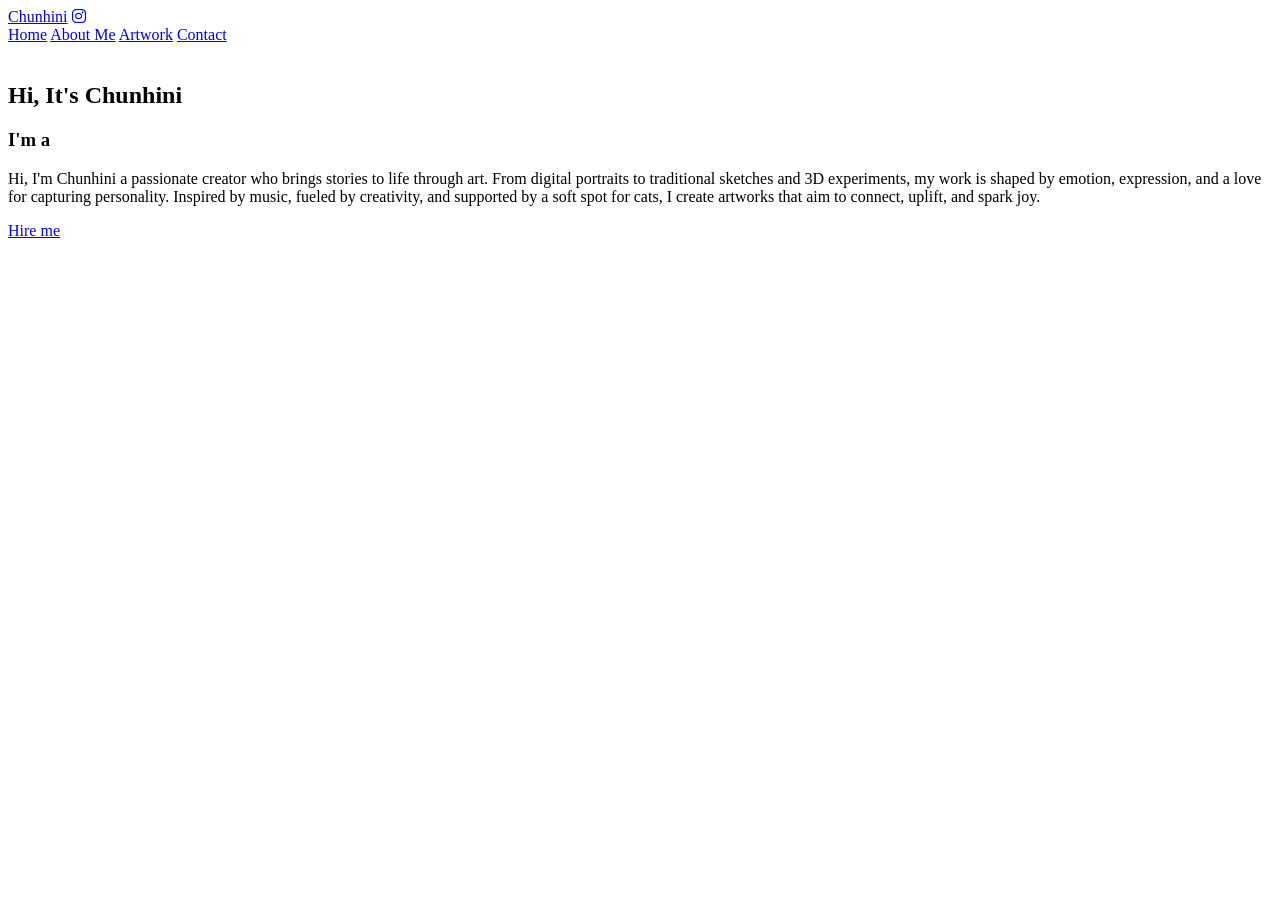
==== index.html @ 1151ecdf "Add files via upload" ====
<!DOCTYPE html>
<html lang="en">
    
<head>
    <meta charset="UTF-8">
    <meta name="viewport" content="width=device-width, initial-scale=1.0">
    <link rel="stylesheet" href="https://cdnjs.cloudflare.com/ajax/libs/font-awesome/6.5.2/css/all.min.css">
    <link rel="stylesheet" href="styles.css">
    <title>Portfolio Website</title>
</head>
<body class="fade-in">
    <header>
        <a href="#" class="logo">Chunhini</a>
<a href="https://www.instagram.com/chunhini/" class="big-ig" target="_blank">
    <i class="fa-brands fa-instagram"></i>
</a>

        <nav>
            <a href="index.html" class="active">Home</a>
            <a href="about.html">About Me</a>
            <a href="gallery.html">Artwork</a>
            <a href="contact.html" >Contact</a>
        </nav>
    </header>
    <section class="home">
        <div class="home-img">
            <img src="images/profilePic.jpg" alt="">
        </div>
        <div class="home-content">
            <h1>Hi, It's <span>Chunhini</span></h1>
            <h3 class="typing-text">I'm a <span></span></h3>
            <p>Hi, I'm Chunhini  a passionate creator who brings stories to life through art.
From digital portraits to traditional sketches and 3D experiments, my work is shaped by emotion, expression, and a love for capturing personality. Inspired by music, fueled by creativity, and supported by a soft spot for cats, I create artworks that aim to connect, uplift, and spark joy.
</p>
           
            <a href="https://www.instagram.com/chunhini/" class="btn">Hire me</a>
        </div>
    </section>
    <script src="app.js"></script>

</body>
</html>
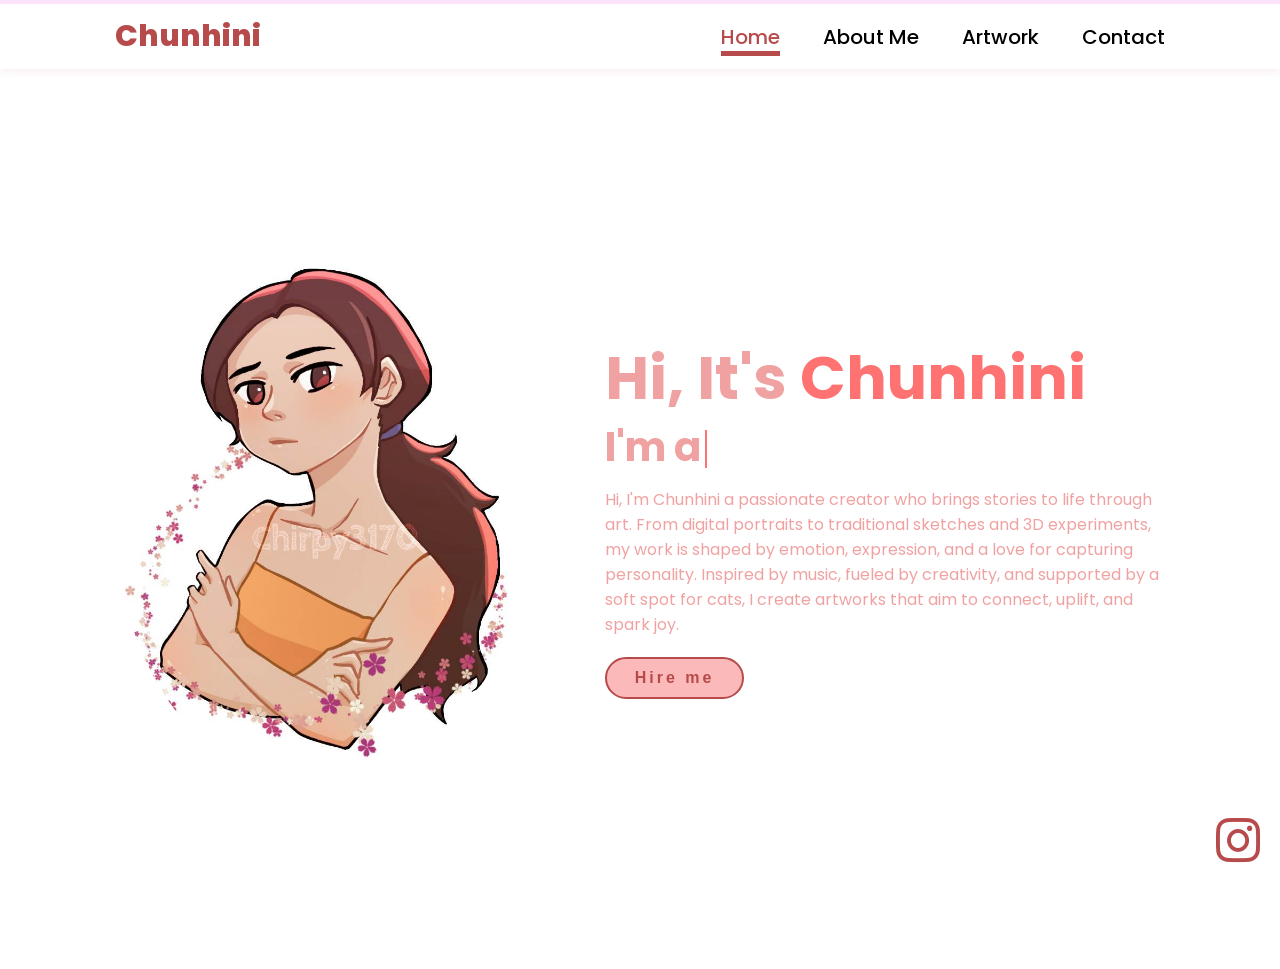
==== commit 83987a36: "Update index.html" ====
--- a/index.html
+++ b/index.html
@@ -11,15 +11,16 @@
 <body class="fade-in">
     <header>
         <a href="#" class="logo">Chunhini</a>
-<a href="https://www.instagram.com/chunhini/" class="big-ig" target="_blank">
-    <i class="fa-brands fa-instagram"></i>
-</a>
-
+        <div class="hamburger">
+            <span></span>
+            <span></span>
+            <span></span>
+        </div>
         <nav>
             <a href="index.html" class="active">Home</a>
             <a href="about.html">About Me</a>
             <a href="gallery.html">Artwork</a>
-            <a href="contact.html" >Contact</a>
+            <a href="contact.html">Contact</a>
         </nav>
     </header>
     <section class="home">
@@ -28,7 +29,7 @@
         </div>
         <div class="home-content">
             <h1>Hi, It's <span>Chunhini</span></h1>
-            <h3 class="typing-text">I'm a <span></span></h3>
+            <h3>I'm a <span class="typing-text"></span></h3>
             <p>Hi, I'm Chunhini  a passionate creator who brings stories to life through art.
 From digital portraits to traditional sketches and 3D experiments, my work is shaped by emotion, expression, and a love for capturing personality. Inspired by music, fueled by creativity, and supported by a soft spot for cats, I create artworks that aim to connect, uplift, and spark joy.
 </p>
@@ -36,6 +37,12 @@
             <a href="https://www.instagram.com/chunhini/" class="btn">Hire me</a>
         </div>
     </section>
+
+    <!-- Floating Instagram Icon -->
+    <a href="https://www.instagram.com/chunhini/" class="big-ig" target="_blank">
+        <i class="fa-brands fa-instagram"></i>
+    </a>
+
     <script src="app.js"></script>
 
 </body>
--- a/styles.css
+++ b/styles.css
@@ -0,0 +1,464 @@
+@import url('https://fonts.googleapis.com/css2?family=Poppins:wght@100;200;300;400;500;600&display=swap');
+
+html {
+  --s: 109px;
+  --c1: #fff2f2;
+  --c2: #fce3fb;
+
+  --_g:
+     var(--c1) 0% 5%, var(--c2) 6% 15%, var(--c1) 16% 25%, var(--c2) 26% 35%,
+     var(--c1) 36% 45%, var(--c2) 46% 55%, var(--c1) 56% 65%, var(--c2) 66% 75%,
+     var(--c1) 76% 85%, var(--c2) 86% 95%, #0000 96%;
+
+  background:
+    radial-gradient(50% 50% at 100% 0, var(--_g)),
+    radial-gradient(50% 50% at 0 100%, var(--_g)),
+    radial-gradient(50% 50%, var(--c1)),
+    radial-gradient(50% 50%, var(--c1)) calc(var(--s)/2) calc(var(--s)/2),
+    var(--c1);
+
+  background-size: var(--s) var(--s);
+}
+
+*{
+    margin: 0;
+    padding: 0;
+    box-sizing: border-box;
+    text-decoration: none;
+    border: none;
+    outline: none;
+    font-family: 'Poppins', sans-serif;
+}
+
+html{
+    font-size: 62.5%;
+}
+
+body{
+    width: 100%;
+    height: 100vh;
+    overflow-x: hidden;
+    background: inherit;
+    color: rgb(240, 162, 162);
+    /* Prevent flash before JS fade-in loads */
+    opacity: 0;
+}
+
+.fade-in {
+    animation: fadeInPage 1.2s ease-in-out forwards;
+}
+
+@keyframes fadeInPage {
+    from { opacity: 0; }
+    to   { opacity: 1; }
+}
+
+.fade-out {
+    animation: fadeOutPage 0.6s ease-in-out forwards;
+}
+
+@keyframes fadeOutPage {
+    from { opacity: 1; }
+    to   { opacity: 0; }
+}
+
+header{
+    position: sticky;
+    top: 0;
+    width: 100%;
+    padding: 1rem 9%;
+    background-color: rgba(255, 255, 255, 0.95);
+    box-shadow: 0 2px 8px rgba(183, 75, 75, 0.1);
+    border-top: 4px solid #fce3fb;
+    display: flex;
+    justify-content: space-between;
+    align-items: center;
+    z-index: 100;
+}
+
+.logo{
+    font-size: 3rem;
+    color: #b74b4b;
+    font-weight: 800;
+    cursor: pointer;
+    transition: 0.5s ease;
+}
+
+.logo:hover{
+    transform: scale(1.1);
+}
+
+nav a{
+    font-size: 2rem;
+    color: rgb(0, 0, 0);
+    margin-left: 4rem;
+    font-weight: 500;
+    transition: 0.3s ease;
+    border-bottom: 3px solid transparent;
+}
+
+nav a:hover,
+nav a.active{
+    color: #b74b4b;
+    border-bottom: 5px solid #b74b4b;
+}
+
+.hamburger{
+    display: none;
+    flex-direction: column;
+    cursor: pointer;
+}
+
+.hamburger span{
+    width: 25px;
+    height: 3px;
+    background-color: #b74b4b;
+    margin: 5px 0;
+    border-radius: 3px;
+    transition: 0.3s ease;
+}
+
+@media(max-width:995px){
+    header{
+        padding: 1rem 4%;
+    }
+
+    .logo{
+        font-size: 2rem;
+    }
+
+    .big-ig{
+        font-size: 1.5rem;
+    }
+
+    .hamburger{
+        display: flex;
+    }
+
+    nav{
+        position: absolute;
+        display: none;
+        top: 0;
+        right: 0;
+        width: 80%;
+        max-width: 300px;
+        height: 100vh;
+        background: linear-gradient(135deg, #fff2f2 0%, #fce3fb 100%);
+        border-left: 3px solid #fce3fb;
+        padding: 8rem 2rem 2rem 2rem;
+        flex-direction: column;
+        gap: 2rem;
+    }
+
+    nav.active{
+        display: flex;
+    }
+
+    nav a{
+        display: block;
+        font-size: 1.8rem;
+        margin: 0;
+        color: #333;
+        padding: 1rem 1.5rem;
+        border-radius: 0.5rem;
+        border-bottom: none;
+        border-left: 3px solid transparent;
+        transition: 0.3s ease;
+    }
+
+    nav a:hover,
+    nav a.active{
+        background-color: rgba(183, 75, 75, 0.1);
+        color: #b74b4b;
+        border-left: 3px solid #b74b4b;
+        border-bottom: none;
+    }
+
+    .hamburger.active span:nth-child(1){
+        transform: rotate(45deg) translate(10px, 10px);
+    }
+
+    .hamburger.active span:nth-child(2){
+        opacity: 0;
+    }
+
+    .hamburger.active span:nth-child(3){
+        transform: rotate(-45deg) translate(8px, -8px);
+    }
+
+    section{
+        padding: 2rem 4% 2rem;
+    }
+
+    .home{
+        flex-direction: column;
+        gap: 2rem;
+    }
+
+    .home-img img{
+        width: 60vw;
+    }
+
+    .home-content h1{
+        font-size: 2.5rem;
+    }
+
+    .home-content h3{
+        font-size: 1.8rem;
+    }
+
+    .home-content p{
+        font-size: 1.2rem;
+    }
+}
+
+section{
+    min-height: 100vh;
+    padding: 5rem 9% 5rem;
+}
+
+.home{
+    display: flex;
+    justify-content: center;
+    align-items: center;
+    gap: 8rem;
+    background-color: rgb(255, 255, 255);
+    height: 100vh;
+    overflow: hidden;
+}
+
+.home .home-content h1{
+    font-size: 6rem;
+    font-weight: 700;
+    line-height: 1.3;
+}
+
+span{
+    color: #ff7272;
+}
+
+.home-content h3{
+    font-size: 4rem;
+    margin-bottom: 1rem;
+    font-weight: 700;
+}
+
+.home-content p{
+    font-size: 1.6rem;
+}
+
+.typing-text{
+    position: relative;
+    display: inline;
+    color: #ff7272;
+    border-right: 2px solid #ff7272;
+    padding-right: 4px;
+}
+
+@keyframes blink{
+    0%, 49%{
+        opacity: 1;
+    }
+    50%, 100%{
+        opacity: 0;
+    }
+}
+
+.home-img{
+    border-radius: 50%;
+}
+
+.home-img img{
+    position: relative;
+    width: 32vw;
+    border-radius: 50%;
+    box-shadow: 0 0 25px solid #b74b4b;
+    cursor: pointer;
+    transition: 0.2s linear;
+}
+
+.home-img img:hover{
+    transform: scale(1.05);
+}
+
+.social-icons a{
+    display: inline-flex;
+    justify-content: center;
+    align-items: center;
+    width: 4rem;
+    height: 4rem;
+    background-color: transparent;
+    border: 0.2rem solid #b74b4b;
+    font-size: 2rem;
+    border-radius: 50%;
+    margin: 3rem 1.5rem 3rem 0;
+    transition: 0.3s ease;
+    color: #b74b4b;
+}
+
+.social-icons a:hover{
+    color: black;
+    transform: scale(1.3) translateY(-5px);
+    background-color: #b74b4b;
+    box-shadow: 0  0 25px #b74b4b;
+}
+
+.btn{
+     margin-top: 2rem;
+    display: inline-block;
+    padding: 1rem 2.8rem;
+    background-color: rgb(252, 185, 185);
+    border-radius: 4rem;
+    font-size: 1.6rem;
+    color: #b74b4b;
+    letter-spacing: 0.3rem;
+    font-weight: 600;
+    border: 2px solid #b74b4b;
+    transition: 0.3s ease;
+    cursor: pointer;
+}
+
+.btn:hover{
+    transform: scale3d(1.03);
+    background-color: #b74b4b;
+    color: rgb(255, 231, 231);
+    box-shadow: 0 0 25px #b74b4b;
+}
+
+.typing-text{
+    font-size: 34px;
+    font-weight: 600;
+    min-width: 280px;
+}
+
+.typing-text span{
+    position: relative;
+    display: inline-block;
+}
+
+.typing-text span::before{
+    content: "Digital Artist";
+    color: #b74b4b;
+    animation: words 20s infinite;
+}
+
+.typing-text span::after{
+    content: "";
+    background-color: rgb(255, 255, 255);
+    position: absolute;
+    width: calc(100% + 8px);
+    height: 100%;
+    border-left: 3px solid #ffffff;
+    right: -8;
+    animation: cursor 0.6s infinite;
+}
+
+@keyframes cursor{
+    to{
+        border-left: 3px solid #b74b4b;
+    }
+}
+
+@keyframes words{
+    0%, 20%{
+        content: "Digital Artist";
+    }
+    21%, 40%{
+        content: "Musician";
+    }
+    41%, 60%{
+        content: "Traditional Artist";
+    }
+    61%, 80%{
+        content: "Photographer";
+    }
+    81%, 100%{
+        content: "Cat Lover";
+    }
+}
+
+@media (max-width: 1000px){
+    .home{
+        gap: 4rem;
+    }
+}
+
+@media(max-width:995px){
+    .home{
+        flex-direction: column;
+        margin: 5rem 4rem;
+    }
+
+    .home .home-content h3{
+        font-size: 2.5rem;
+    }
+
+    .home-content h1{
+        font-size: 5rem;
+    }
+
+    .home-img img{
+        width: 70vw;
+        margin-top: 4rem;
+    }
+}
+.big-ig {
+    position: fixed;
+    right: 2rem;
+    bottom: 2rem;
+    font-size: 5rem;
+    color: #b74b4b;
+    z-index: 200;
+    transition: 0.3s ease;
+}
+
+/* Connect Page */
+.contact-section {
+    display: flex;
+    justify-content: center;
+    align-items: center;
+    height: 100vh;
+    overflow: hidden;
+    background-color: white;
+    padding-top: 10rem;
+}
+
+.contact-container {
+    max-width: 600px;
+    text-align: center;
+}
+
+.contact-container h1 {
+    font-size: 4rem;
+    color: #b74b4b;
+    margin-bottom: 1.5rem;
+}
+
+.connect-text {
+    font-size: 1.8rem;
+    color: #333;
+    margin-bottom: 3rem;
+    line-height: 1.7;
+}
+
+/* Instagram Button */
+.insta-btn {
+    display: inline-block;
+    padding: 1.5rem 3rem;
+    background-color: #b74b4b;
+    color: white;
+    font-size: 2rem;
+    border-radius: 4rem;
+    transition: 0.3s ease;
+}
+
+.insta-btn i {
+    margin-right: 1rem;
+    font-size: 2.3rem;
+}
+
+.insta-btn:hover {
+    background-color: #ff8c8c;
+    transform: scale(1.05);
+    box-shadow: 0 0 20px #b74b4b;
+}
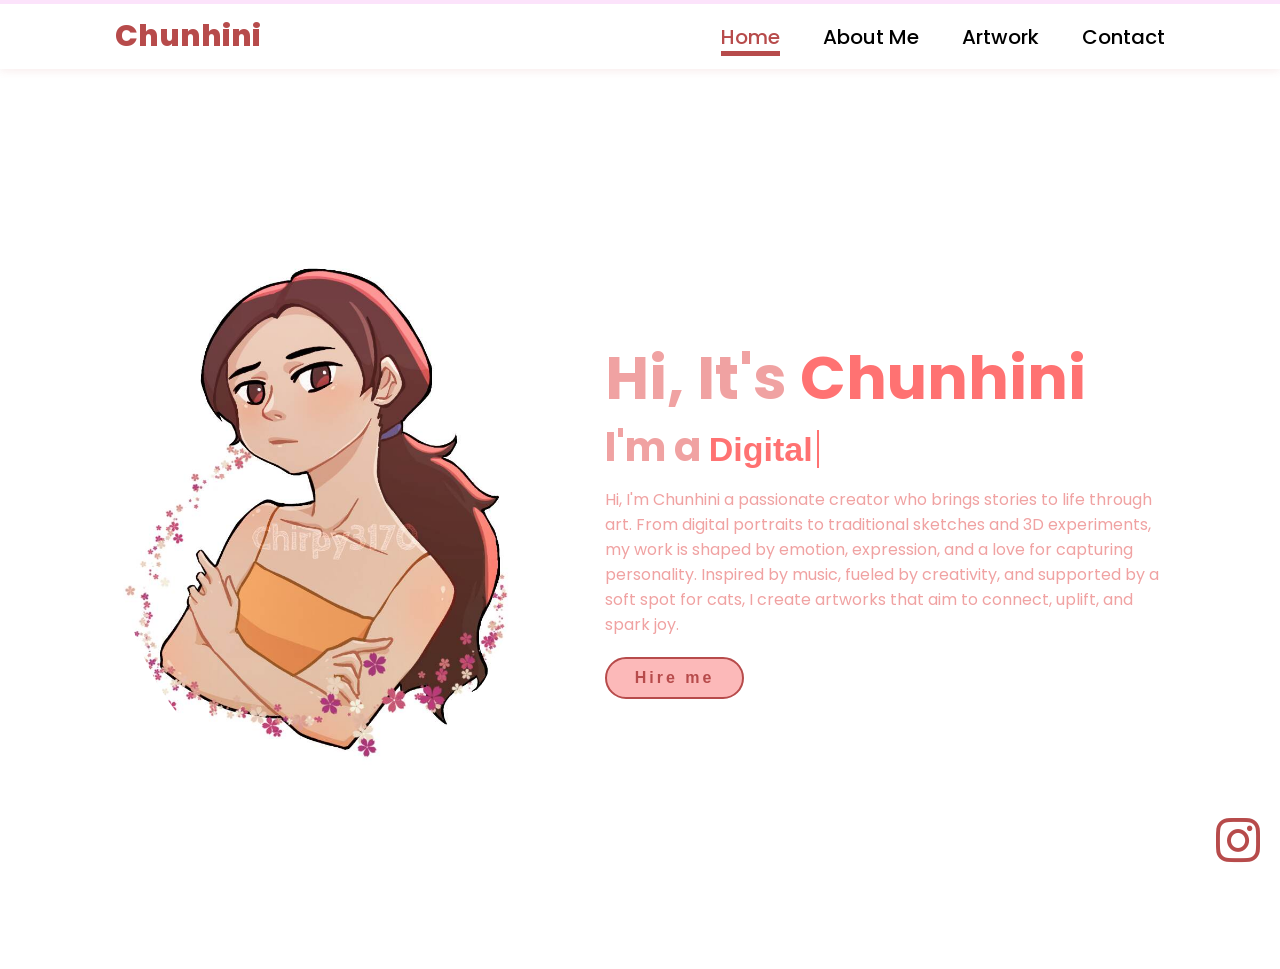
==== commit a2536871: "Publish updated Chunhini site with current code" ====
--- a/index.html
+++ b/index.html
@@ -46,4 +46,5 @@
     <script src="app.js"></script>
 
 </body>
-</html>
+</html>
+
--- a/styles.css
+++ b/styles.css
@@ -36,7 +36,7 @@
 
 body{
     width: 100%;
-    height: 100vh;
+    min-height: 100vh;
     overflow-x: hidden;
     background: inherit;
     color: rgb(240, 162, 162);
@@ -223,8 +223,9 @@
     align-items: center;
     gap: 8rem;
     background-color: rgb(255, 255, 255);
-    height: 100vh;
-    overflow: hidden;
+    min-height: 100vh;
+    height: auto;
+    overflow: visible;
 }
 
 .home .home-content h1{
@@ -279,6 +280,65 @@
 
 .home-img img:hover{
     transform: scale(1.05);
+}
+
+.about-page{
+    flex-direction: column;
+    text-align: center;
+    padding-top: 14rem;
+    padding-bottom: 5rem;
+    position: relative;
+    min-height: 100vh;
+    height: auto;
+    overflow: visible;
+}
+
+.about-glow{
+    position: absolute;
+    top: 10%;
+    left: 50%;
+    transform: translateX(-50%);
+    width: 450px;
+    height: 450px;
+    background: rgba(255, 182, 193, 0.25);
+    filter: blur(120px);
+    border-radius: 50%;
+    z-index: -1;
+}
+
+.about-title{
+    font-size: 5rem;
+    color: #b74b4b;
+    margin-bottom: 3rem;
+    letter-spacing: 0.1rem;
+}
+
+.about-card{
+    max-width: 1200px;
+    width: 100%;
+    background: rgb(241, 203, 203);
+    padding: 4rem 5rem;
+    border-radius: 2rem;
+    backdrop-filter: blur(10px);
+    box-shadow: 0 0 30px rgba(255, 182, 193, 0.3);
+    text-align: left;
+    font-size: 2.5rem;
+    line-height: 2.5;
+    color: #333;
+    margin: 0 auto;
+}
+
+.about-card p{
+    margin-bottom: 2rem;
+}
+
+.about-card p:last-child{
+    margin-bottom: 0;
+}
+
+.about-highlight{
+    color: #b74b4b;
+    font-size: 3rem;
 }
 
 .social-icons a{
@@ -401,6 +461,27 @@
         width: 70vw;
         margin-top: 4rem;
     }
+
+    .about-page{
+        padding-top: 10rem;
+        padding-bottom: 4rem;
+    }
+
+    .about-title{
+        font-size: 3.8rem;
+    }
+
+    .about-card{
+        padding: 2rem 2rem;
+        font-size: 1.85rem;
+        line-height: 2;
+    }
+
+    .about-glow{
+        width: 300px;
+        height: 300px;
+        top: 8%;
+    }
 }
 .big-ig {
     position: fixed;
@@ -462,3 +543,4 @@
     transform: scale(1.05);
     box-shadow: 0 0 20px #b74b4b;
 }
+
